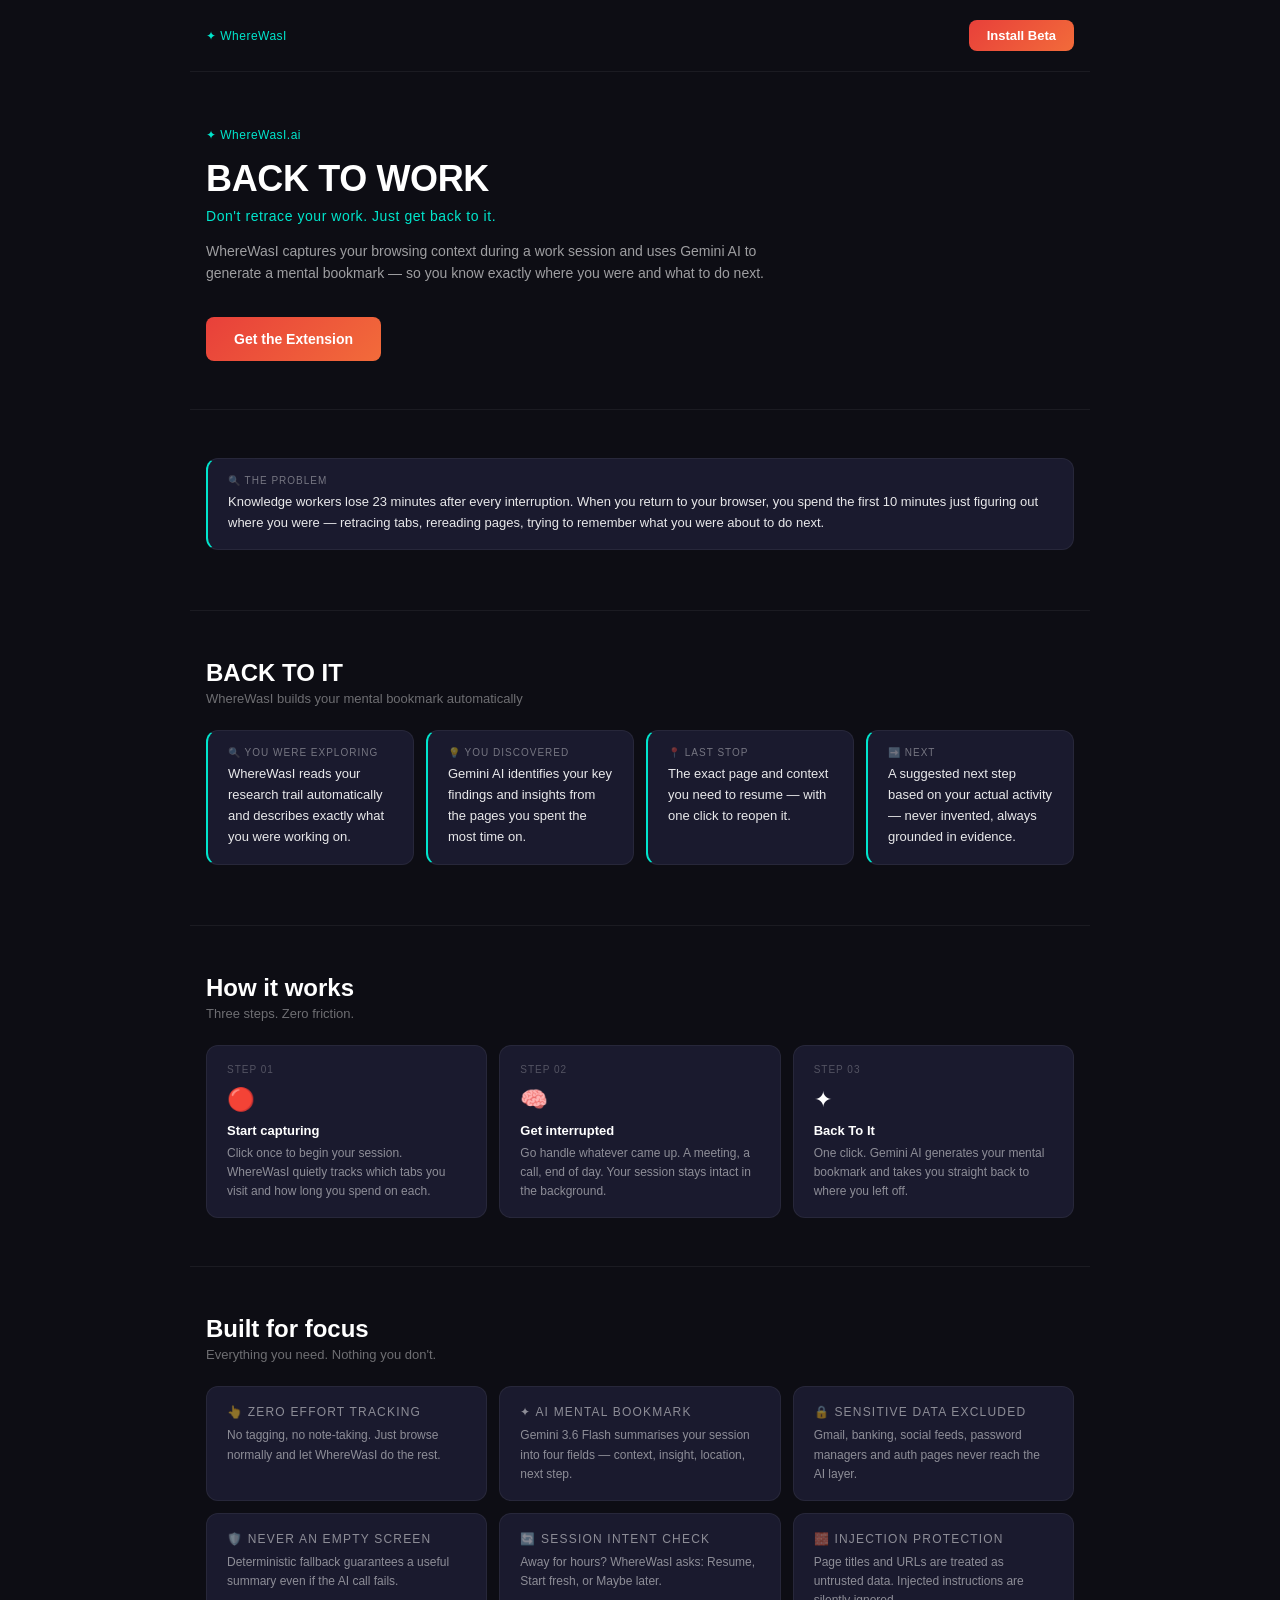
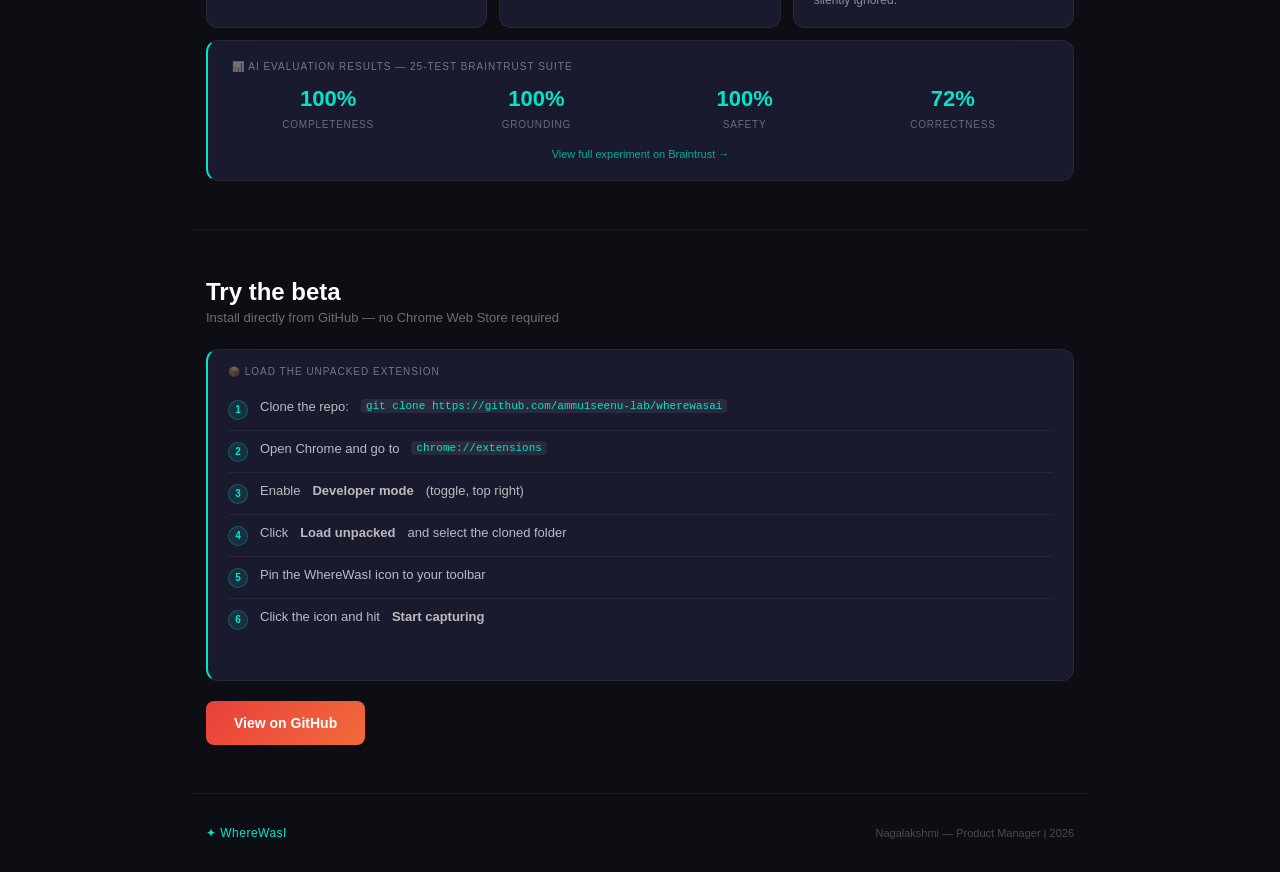
==== index.html @ d292c142 "Add landing page" ====
<!DOCTYPE html>
<html lang="en">
<head>
  <meta charset="UTF-8">
  <meta name="viewport" content="width=device-width, initial-scale=1.0">
  <title>WhereWasI.ai — Don't retrace your work. Just get back to it.</title>
  <style>
    *, *::before, *::after { box-sizing: border-box; margin: 0; padding: 0; }

    body {
      background: #0d0d14;
      font-family: -apple-system, BlinkMacSystemFont, "Segoe UI", sans-serif;
      color: #ffffff;
      min-height: 100vh;
      -webkit-font-smoothing: antialiased;
    }

    a { color: #00e5cc; text-decoration: none; }
    a:hover { text-decoration: underline; }

    button { font: inherit; border: 0; cursor: pointer; }
    button:focus-visible { outline: 2px solid #00e5cc; outline-offset: 2px; }

    .wrap {
      max-width: 900px;
      margin: 0 auto;
      padding: 24px 16px;
    }

    /* ── Header ───────────────────────────────────────── */

    .page-header {
      max-width: 900px;
      margin: 0 auto;
      padding: 20px 16px;
      display: flex;
      align-items: center;
      justify-content: space-between;
      border-bottom: 1px solid rgba(255,255,255,0.06);
    }

    .brand {
      font-size: 12px;
      letter-spacing: 0.04em;
      color: #00e5cc;
    }

    .install-btn {
      display: inline-block;
      background: linear-gradient(135deg, #e8403a, #f26b3a);
      border-radius: 8px;
      font-weight: 600;
      font-size: 13px;
      color: #ffffff;
      padding: 8px 18px;
      text-decoration: none;
    }

    .install-btn:hover { filter: brightness(1.08); text-decoration: none; }

    /* ── Hero ─────────────────────────────────────────── */

    .hero {
      max-width: 900px;
      margin: 0 auto;
      padding: 56px 16px 48px;
    }

    .hero h1 {
      font-size: 36px;
      font-weight: 700;
      color: #ffffff;
      letter-spacing: -0.01em;
      margin-bottom: 8px;
    }

    .hero-tagline {
      font-size: 14px;
      color: #00e5cc;
      letter-spacing: 0.04em;
      margin-bottom: 16px;
    }

    .hero-sub {
      font-size: 14px;
      line-height: 1.6;
      color: rgba(255,255,255,0.6);
      max-width: 560px;
      margin-bottom: 32px;
    }

    .cta-row {
      display: flex;
      gap: 12px;
      flex-wrap: wrap;
      align-items: center;
    }

    .btn-primary {
      display: inline-block;
      background: linear-gradient(135deg, #e8403a, #f26b3a);
      border-radius: 8px;
      font-weight: 600;
      font-size: 14px;
      color: #ffffff;
      padding: 14px 28px;
      text-decoration: none;
    }

    .btn-primary:hover { filter: brightness(1.08); text-decoration: none; }

    /* ── Shared card / section ────────────────────────── */

    .info-card {
      background: #1a1a2e;
      border-radius: 12px;
      padding: 16px 20px;
      border: 1px solid rgba(255,255,255,0.06);
      border-left: 2px solid #00e5cc;
      margin-bottom: 12px;
    }

    .section-label {
      font-size: 10px;
      letter-spacing: 0.1em;
      color: rgba(255,255,255,0.4);
      text-transform: uppercase;
      margin-bottom: 6px;
    }

    .section-content {
      font-size: 13px;
      line-height: 1.6;
      color: rgba(255,255,255,0.9);
    }

    /* ── Section wrapper ─────────────────────────────── */

    .section {
      max-width: 900px;
      margin: 0 auto;
      padding: 48px 16px;
      border-top: 1px solid rgba(255,255,255,0.06);
    }

    .section-heading {
      font-size: 24px;
      font-weight: 700;
      color: #ffffff;
      margin-bottom: 4px;
    }

    .section-sub {
      font-size: 13px;
      color: rgba(255,255,255,0.4);
      margin-bottom: 24px;
    }

    /* ── 4-card grid (solution) ───────────────────────── */

    .cards-grid {
      display: grid;
      grid-template-columns: repeat(auto-fit, minmax(200px, 1fr));
      gap: 12px;
    }

    /* ── Steps ───────────────────────────────────────── */

    .steps-grid {
      display: grid;
      grid-template-columns: repeat(auto-fit, minmax(220px, 1fr));
      gap: 12px;
    }

    .step-card {
      background: #1a1a2e;
      border-radius: 12px;
      padding: 16px 20px;
      border: 1px solid rgba(255,255,255,0.06);
    }

    .step-card .step-num {
      font-size: 10px;
      letter-spacing: 0.1em;
      color: rgba(255,255,255,0.25);
      text-transform: uppercase;
      margin-bottom: 8px;
    }

    .step-card .step-icon {
      font-size: 1.4rem;
      display: block;
      margin-bottom: 10px;
    }

    .step-card h3 {
      font-size: 13px;
      font-weight: 700;
      color: #ffffff;
      margin-bottom: 6px;
    }

    .step-card p {
      font-size: 12px;
      line-height: 1.6;
      color: rgba(255,255,255,0.5);
    }

    /* ── Features grid ───────────────────────────────── */

    .features-grid {
      display: grid;
      grid-template-columns: repeat(auto-fit, minmax(220px, 1fr));
      gap: 12px;
    }

    .feature-card {
      background: #1a1a2e;
      border-radius: 12px;
      padding: 16px 20px;
      border: 1px solid rgba(255,255,255,0.06);
    }

    .feature-card .section-label { margin-bottom: 4px; }

    .feature-card p {
      font-size: 12px;
      line-height: 1.6;
      color: rgba(255,255,255,0.5);
    }

    /* ── Install ─────────────────────────────────────── */

    .install-steps {
      list-style: none;
      counter-reset: steps;
      margin-bottom: 24px;
    }

    .install-steps li {
      counter-increment: steps;
      display: flex;
      align-items: flex-start;
      gap: 12px;
      font-size: 13px;
      color: rgba(255,255,255,0.7);
      padding: 10px 0;
      border-bottom: 1px solid rgba(255,255,255,0.05);
    }

    .install-steps li:last-child { border-bottom: none; }

    .install-steps li::before {
      content: counter(steps);
      display: flex;
      align-items: center;
      justify-content: center;
      min-width: 20px;
      height: 20px;
      border-radius: 50%;
      background: rgba(0,229,204,0.1);
      border: 1px solid rgba(0,229,204,0.25);
      color: #00e5cc;
      font-size: 10px;
      font-weight: 700;
      flex-shrink: 0;
      margin-top: 1px;
    }

    code {
      font-family: ui-monospace, monospace;
      font-size: 11px;
      background: rgba(255,255,255,0.07);
      border-radius: 4px;
      padding: 1px 5px;
      color: #00e5cc;
    }

    /* ── Eval strip ──────────────────────────────────── */

    .eval-strip {
      background: #1a1a2e;
      border-radius: 12px;
      padding: 20px 24px;
      border: 1px solid rgba(255,255,255,0.06);
      border-left: 2px solid #00e5cc;
      margin-top: 12px;
    }

    .eval-strip .section-label { margin-bottom: 16px; }

    .eval-scores {
      display: grid;
      grid-template-columns: repeat(4, 1fr);
      gap: 16px;
    }

    .eval-score { text-align: center; }

    .eval-score .val {
      font-size: 22px;
      font-weight: 700;
      color: #00e5cc;
      display: block;
      line-height: 1;
      margin-bottom: 4px;
    }

    .eval-score .lbl {
      font-size: 10px;
      letter-spacing: 0.08em;
      color: rgba(255,255,255,0.35);
      text-transform: uppercase;
    }

    .eval-link {
      display: block;
      margin-top: 16px;
      font-size: 11px;
      color: rgba(255,255,255,0.3);
      text-align: center;
    }

    .eval-link a { color: rgba(0,229,204,0.7); }

    /* ── Footer ──────────────────────────────────────── */

    footer {
      max-width: 900px;
      margin: 0 auto;
      padding: 32px 16px;
      border-top: 1px solid rgba(255,255,255,0.06);
      display: flex;
      align-items: center;
      justify-content: space-between;
      flex-wrap: wrap;
      gap: 8px;
    }

    .footer-brand { font-size: 12px; letter-spacing: 0.04em; color: #00e5cc; }

    .footer-copy {
      font-size: 11px;
      color: rgba(255,255,255,0.25);
    }

    /* ── Responsive ──────────────────────────────────── */

    @media (max-width: 600px) {
      .hero h1 { font-size: 28px; }
      .section-heading { font-size: 20px; }
      .eval-scores { grid-template-columns: repeat(2, 1fr); }
      .page-header .brand { display: none; }
    }
  </style>
</head>
<body>

  <!-- Header -->
  <header class="page-header">
    <span class="brand">✦ WhereWasI</span>
    <a class="install-btn" href="https://github.com/ammu1seenu-lab/wherewasai" target="_blank">Install Beta</a>
  </header>

  <!-- Hero -->
  <div class="hero">
    <p class="brand" style="margin-bottom:16px;">✦ WhereWasI.ai</p>
    <h1>BACK TO WORK</h1>
    <p class="hero-tagline">Don't retrace your work. Just get back to it.</p>
    <p class="hero-sub">
      WhereWasI captures your browsing context during a work session and uses Gemini AI to generate a mental bookmark — so you know exactly where you were and what to do next.
    </p>
    <div class="cta-row">
      <a class="btn-primary" href="https://github.com/ammu1seenu-lab/wherewasai" target="_blank">Get the Extension</a>
    </div>
  </div>

  <!-- Problem -->
  <div class="section">
    <div class="info-card">
      <p class="section-label">🔍 The Problem</p>
      <p class="section-content">
        Knowledge workers lose 23 minutes after every interruption. When you return to your browser, you spend the first 10 minutes just figuring out where you were — retracing tabs, rereading pages, trying to remember what you were about to do next.
      </p>
    </div>
  </div>

  <!-- Solution -->
  <div class="section">
    <h2 class="section-heading">BACK TO IT</h2>
    <p class="section-sub">WhereWasI builds your mental bookmark automatically</p>

    <div class="cards-grid">
      <div class="info-card">
        <p class="section-label">🔍 You were exploring</p>
        <p class="section-content">WhereWasI reads your research trail automatically and describes exactly what you were working on.</p>
      </div>
      <div class="info-card">
        <p class="section-label">💡 You discovered</p>
        <p class="section-content">Gemini AI identifies your key findings and insights from the pages you spent the most time on.</p>
      </div>
      <div class="info-card">
        <p class="section-label">📍 Last stop</p>
        <p class="section-content">The exact page and context you need to resume — with one click to reopen it.</p>
      </div>
      <div class="info-card">
        <p class="section-label">➡️ Next</p>
        <p class="section-content">A suggested next step based on your actual activity — never invented, always grounded in evidence.</p>
      </div>
    </div>
  </div>

  <!-- How it works -->
  <div class="section">
    <h2 class="section-heading">How it works</h2>
    <p class="section-sub">Three steps. Zero friction.</p>

    <div class="steps-grid">
      <div class="step-card">
        <p class="step-num">Step 01</p>
        <span class="step-icon">🔴</span>
        <h3>Start capturing</h3>
        <p>Click once to begin your session. WhereWasI quietly tracks which tabs you visit and how long you spend on each.</p>
      </div>
      <div class="step-card">
        <p class="step-num">Step 02</p>
        <span class="step-icon">🧠</span>
        <h3>Get interrupted</h3>
        <p>Go handle whatever came up. A meeting, a call, end of day. Your session stays intact in the background.</p>
      </div>
      <div class="step-card">
        <p class="step-num">Step 03</p>
        <span class="step-icon">✦</span>
        <h3>Back To It</h3>
        <p>One click. Gemini AI generates your mental bookmark and takes you straight back to where you left off.</p>
      </div>
    </div>
  </div>

  <!-- Features -->
  <div class="section">
    <h2 class="section-heading">Built for focus</h2>
    <p class="section-sub">Everything you need. Nothing you don't.</p>

    <div class="features-grid">
      <div class="feature-card">
        <p class="section-label">👆 Zero effort tracking</p>
        <p>No tagging, no note-taking. Just browse normally and let WhereWasI do the rest.</p>
      </div>
      <div class="feature-card">
        <p class="section-label">✦ AI mental bookmark</p>
        <p>Gemini 3.6 Flash summarises your session into four fields — context, insight, location, next step.</p>
      </div>
      <div class="feature-card">
        <p class="section-label">🔒 Sensitive data excluded</p>
        <p>Gmail, banking, social feeds, password managers and auth pages never reach the AI layer.</p>
      </div>
      <div class="feature-card">
        <p class="section-label">🛡️ Never an empty screen</p>
        <p>Deterministic fallback guarantees a useful summary even if the AI call fails.</p>
      </div>
      <div class="feature-card">
        <p class="section-label">🔄 Session intent check</p>
        <p>Away for hours? WhereWasI asks: Resume, Start fresh, or Maybe later.</p>
      </div>
      <div class="feature-card">
        <p class="section-label">🧱 Injection protection</p>
        <p>Page titles and URLs are treated as untrusted data. Injected instructions are silently ignored.</p>
      </div>
    </div>

    <!-- Eval strip -->
    <div class="eval-strip">
      <p class="section-label">📊 AI evaluation results — 25-test Braintrust suite</p>
      <div class="eval-scores">
        <div class="eval-score"><span class="val">100%</span><span class="lbl">Completeness</span></div>
        <div class="eval-score"><span class="val">100%</span><span class="lbl">Grounding</span></div>
        <div class="eval-score"><span class="val">100%</span><span class="lbl">Safety</span></div>
        <div class="eval-score"><span class="val">72%</span><span class="lbl">Correctness</span></div>
      </div>
      <span class="eval-link">
        <a href="https://www.braintrust.dev/app/NDA/p/WhereWasI%20AI%20Evals/experiments/ammu1seenu%40gmail.com-1790078383" target="_blank">
          View full experiment on Braintrust →
        </a>
      </span>
    </div>
  </div>

  <!-- Install -->
  <div class="section">
    <h2 class="section-heading">Try the beta</h2>
    <p class="section-sub">Install directly from GitHub — no Chrome Web Store required</p>

    <div class="info-card">
      <p class="section-label">📦 Load the unpacked extension</p>
      <ol class="install-steps" style="margin-top:12px;">
        <li>Clone the repo: <code>git clone https://github.com/ammu1seenu-lab/wherewasai</code></li>
        <li>Open Chrome and go to <code>chrome://extensions</code></li>
        <li>Enable <strong>Developer mode</strong> (toggle, top right)</li>
        <li>Click <strong>Load unpacked</strong> and select the cloned folder</li>
        <li>Pin the WhereWasI icon to your toolbar</li>
        <li>Click the icon and hit <strong>Start capturing</strong></li>
      </ol>
    </div>

    <div style="margin-top:20px;">
      <a class="btn-primary" href="https://github.com/ammu1seenu-lab/wherewasai" target="_blank">View on GitHub</a>
    </div>
  </div>

  <!-- Footer -->
  <footer>
    <span class="footer-brand">✦ WhereWasI</span>
    <span class="footer-copy">Nagalakshmi — Product Manager | 2026</span>
  </footer>

</body>
</html>
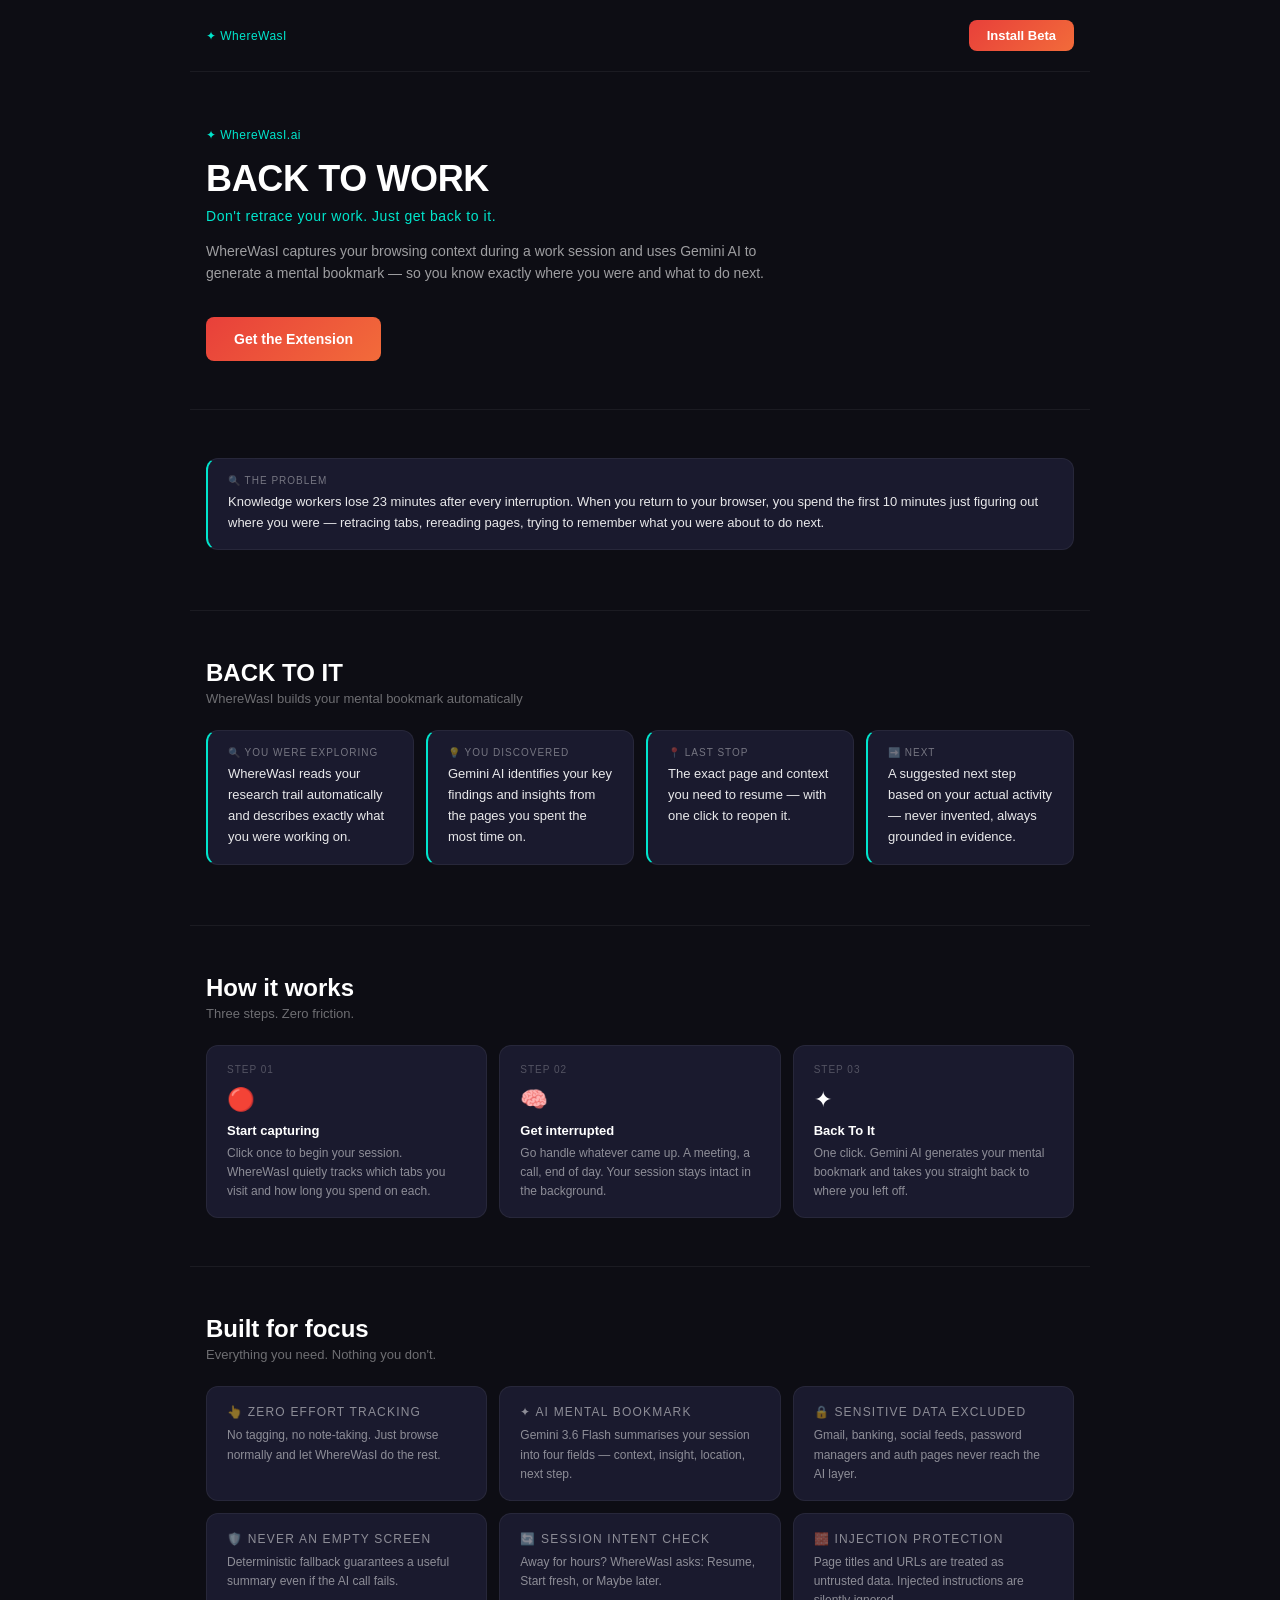
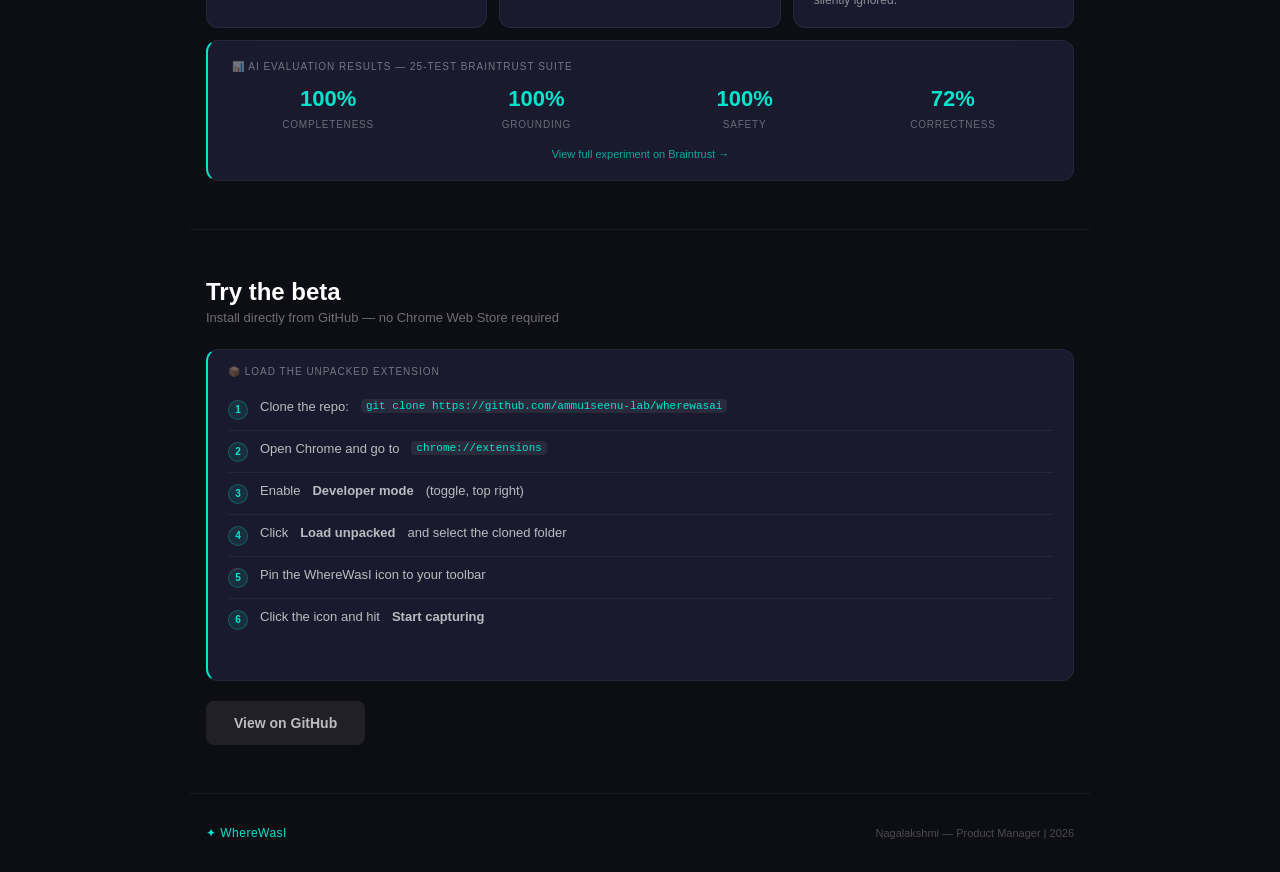
==== commit 45554f4e: "Updated index 2nd time" ====
--- a/index.html
+++ b/index.html
@@ -359,7 +359,7 @@
   <!-- Header -->
   <header class="page-header">
     <span class="brand">✦ WhereWasI</span>
-    <a class="install-btn" href="https://github.com/ammu1seenu-lab/wherewasai" target="_blank">Install Beta</a>
+    <a class="install-btn" href="https://github.com/ammu1seenu-lab/wherewasai#installation" target="_blank">Install Beta</a>
   </header>
 
   <!-- Hero -->
@@ -371,7 +371,7 @@
       WhereWasI captures your browsing context during a work session and uses Gemini AI to generate a mental bookmark — so you know exactly where you were and what to do next.
     </p>
     <div class="cta-row">
-      <a class="btn-primary" href="https://github.com/ammu1seenu-lab/wherewasai" target="_blank">Get the Extension</a>
+      <a class="btn-primary" href="https://github.com/ammu1seenu-lab/wherewasai#installation" target="_blank">Get the Extension</a>
     </div>
   </div>
 
@@ -504,7 +504,7 @@
     </div>
 
     <div style="margin-top:20px;">
-      <a class="btn-primary" href="https://github.com/ammu1seenu-lab/wherewasai" target="_blank">View on GitHub</a>
+      <a class="btn-primary" href="https://github.com/ammu1seenu-lab/wherewasai" target="_blank" style="background:rgba(255,255,255,0.08);color:rgba(255,255,255,0.7);">View on GitHub</a>
     </div>
   </div>
 
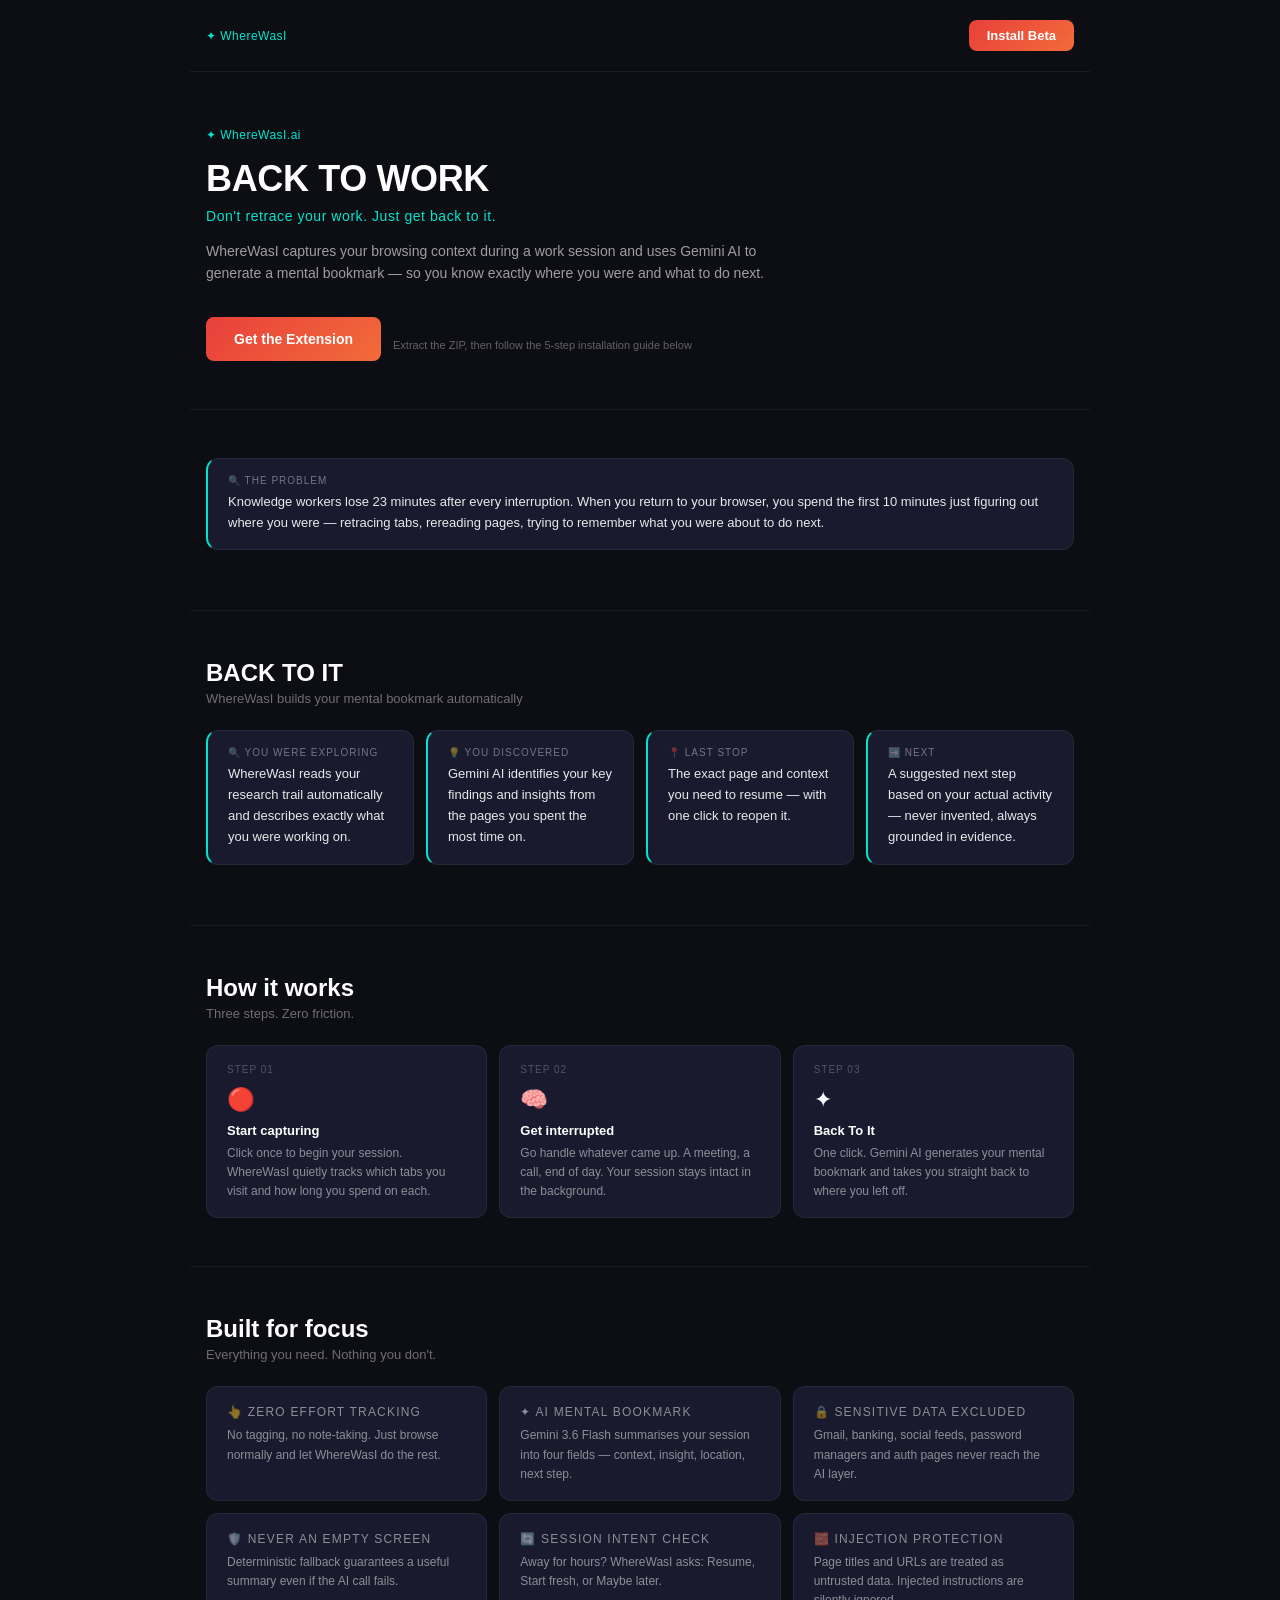
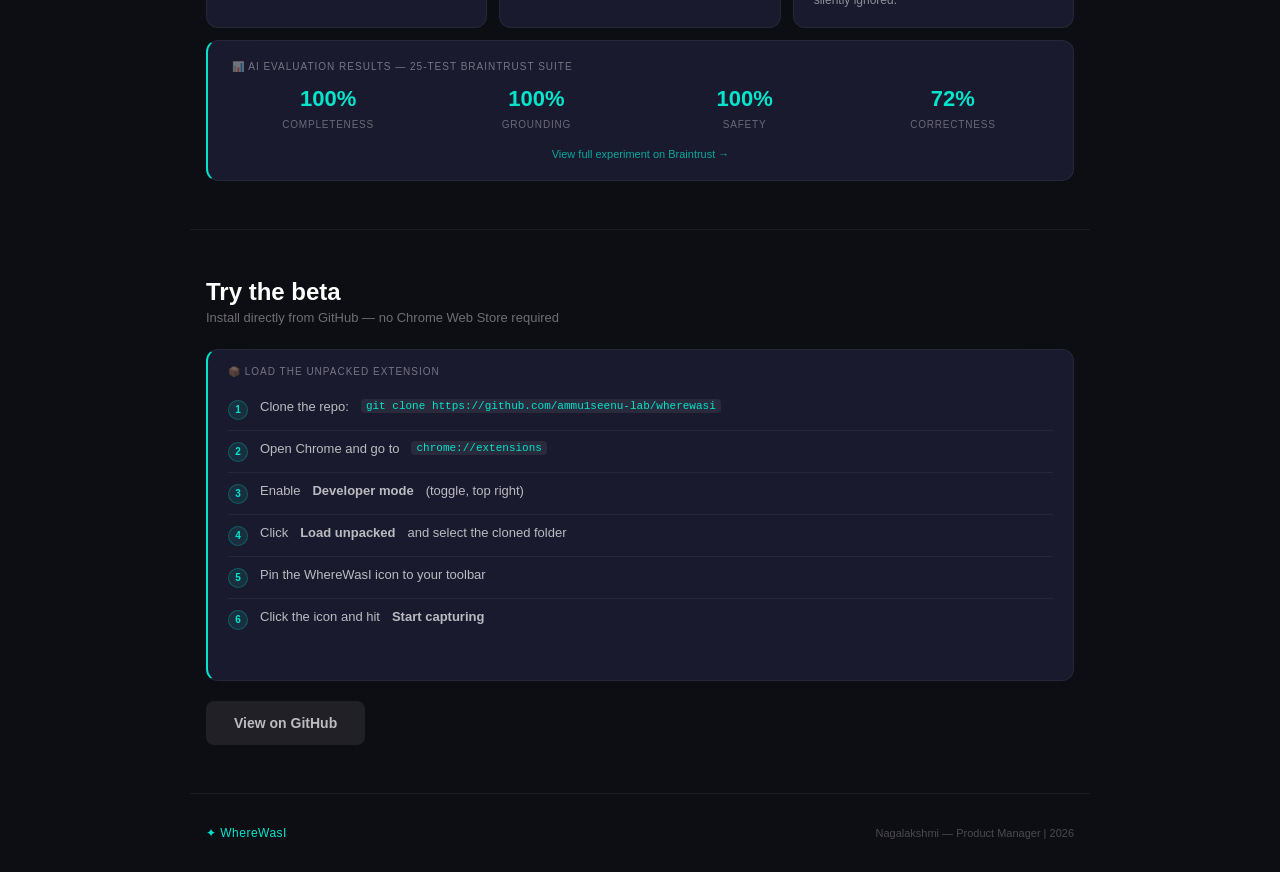
==== commit 77c2a428: "Updated repo name on index" ====
--- a/index.html
+++ b/index.html
@@ -359,7 +359,7 @@
   <!-- Header -->
   <header class="page-header">
     <span class="brand">✦ WhereWasI</span>
-    <a class="install-btn" href="https://github.com/ammu1seenu-lab/wherewasai#installation" target="_blank">Install Beta</a>
+    <a class="install-btn" href="https://github.com/ammu1seenu-lab/wherewasi/archive/refs/heads/main.zip" target="_blank">Install Beta</a>
   </header>
 
   <!-- Hero -->
@@ -371,7 +371,8 @@
       WhereWasI captures your browsing context during a work session and uses Gemini AI to generate a mental bookmark — so you know exactly where you were and what to do next.
     </p>
     <div class="cta-row">
-      <a class="btn-primary" href="https://github.com/ammu1seenu-lab/wherewasai#installation" target="_blank">Get the Extension</a>
+      <a class="btn-primary" href="https://github.com/ammu1seenu-lab/wherewasi/archive/refs/heads/main.zip" target="_blank">Get the Extension</a>
+      <p style="margin-top:12px;font-size:11px;color:rgba(255,255,255,0.35);">Extract the ZIP, then follow the 5-step installation guide below</p>
     </div>
   </div>
 
@@ -494,7 +495,7 @@
     <div class="info-card">
       <p class="section-label">📦 Load the unpacked extension</p>
       <ol class="install-steps" style="margin-top:12px;">
-        <li>Clone the repo: <code>git clone https://github.com/ammu1seenu-lab/wherewasai</code></li>
+        <li>Clone the repo: <code>git clone https://github.com/ammu1seenu-lab/wherewasi</code></li>
         <li>Open Chrome and go to <code>chrome://extensions</code></li>
         <li>Enable <strong>Developer mode</strong> (toggle, top right)</li>
         <li>Click <strong>Load unpacked</strong> and select the cloned folder</li>
@@ -504,7 +505,7 @@
     </div>
 
     <div style="margin-top:20px;">
-      <a class="btn-primary" href="https://github.com/ammu1seenu-lab/wherewasai" target="_blank" style="background:rgba(255,255,255,0.08);color:rgba(255,255,255,0.7);">View on GitHub</a>
+      <a class="btn-primary" href="https://github.com/ammu1seenu-lab/wherewasi" target="_blank" style="background:rgba(255,255,255,0.08);color:rgba(255,255,255,0.7);">View on GitHub</a>
     </div>
   </div>
 
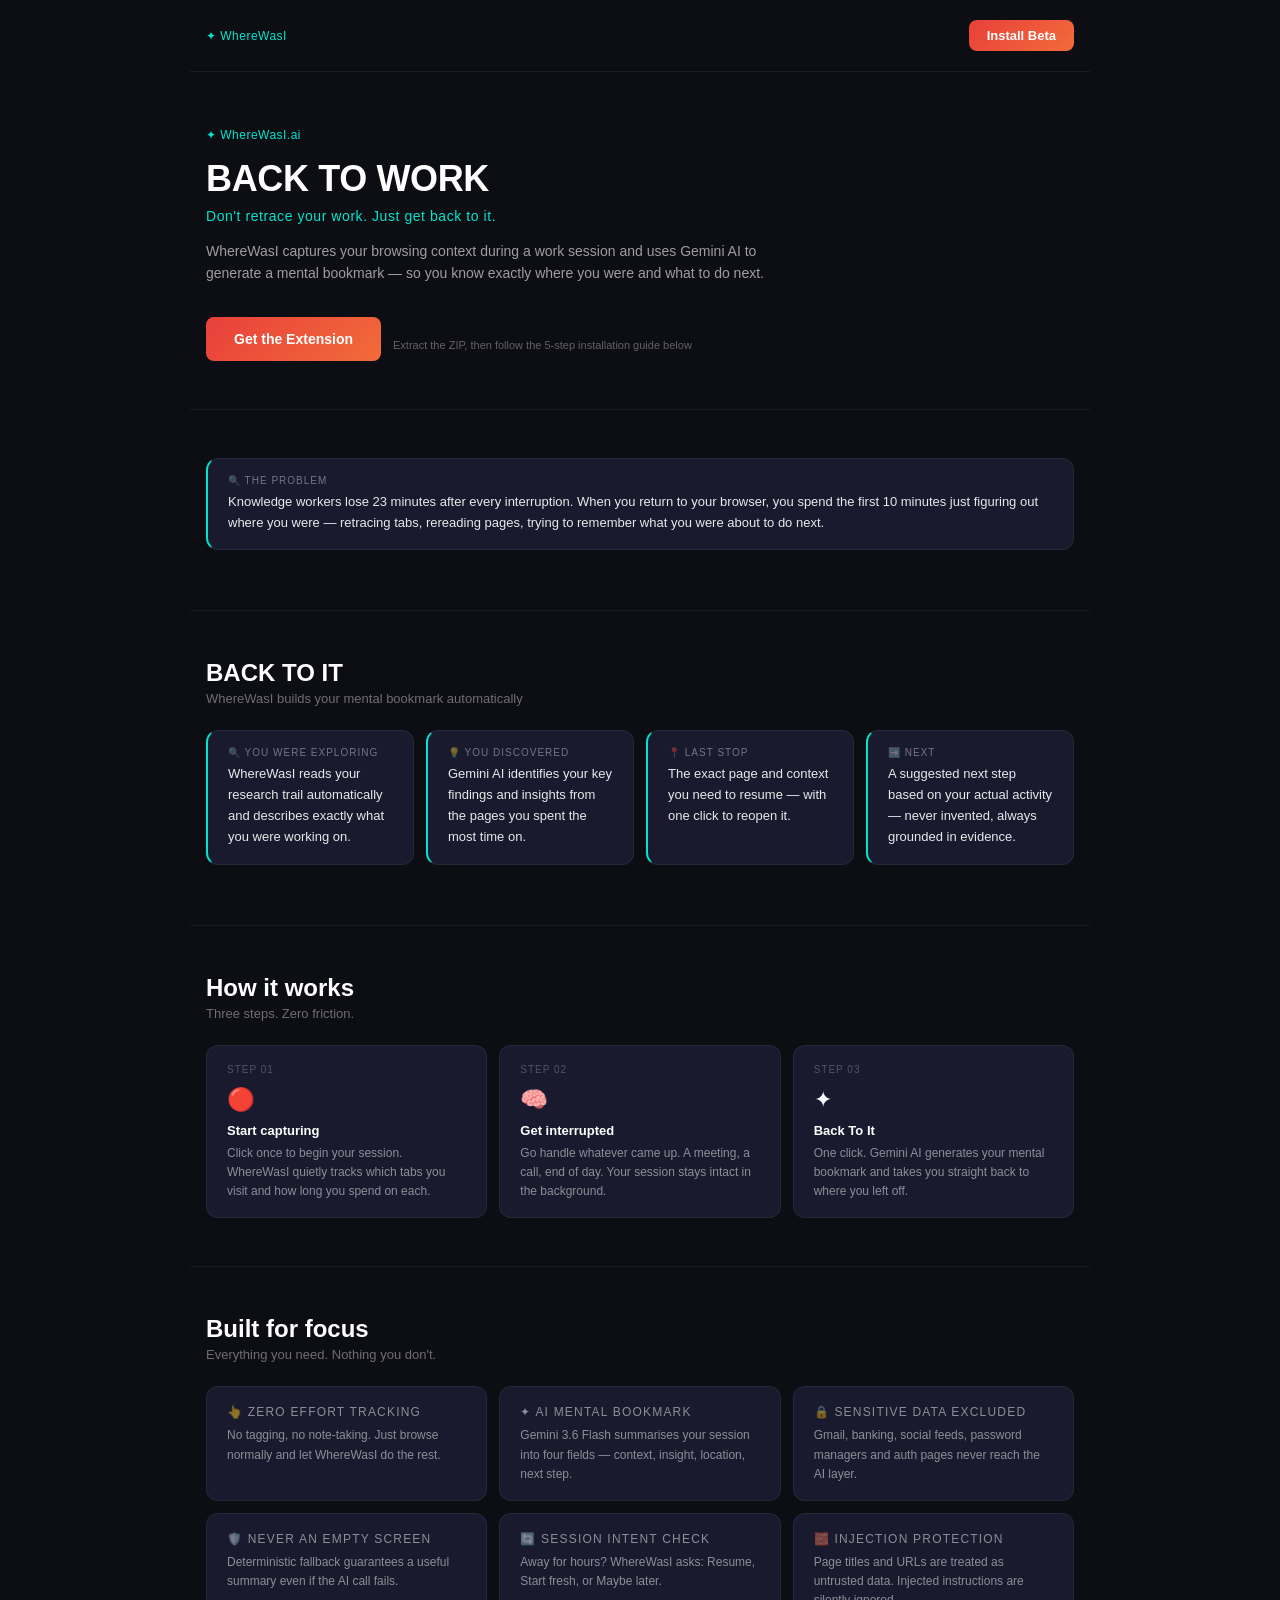
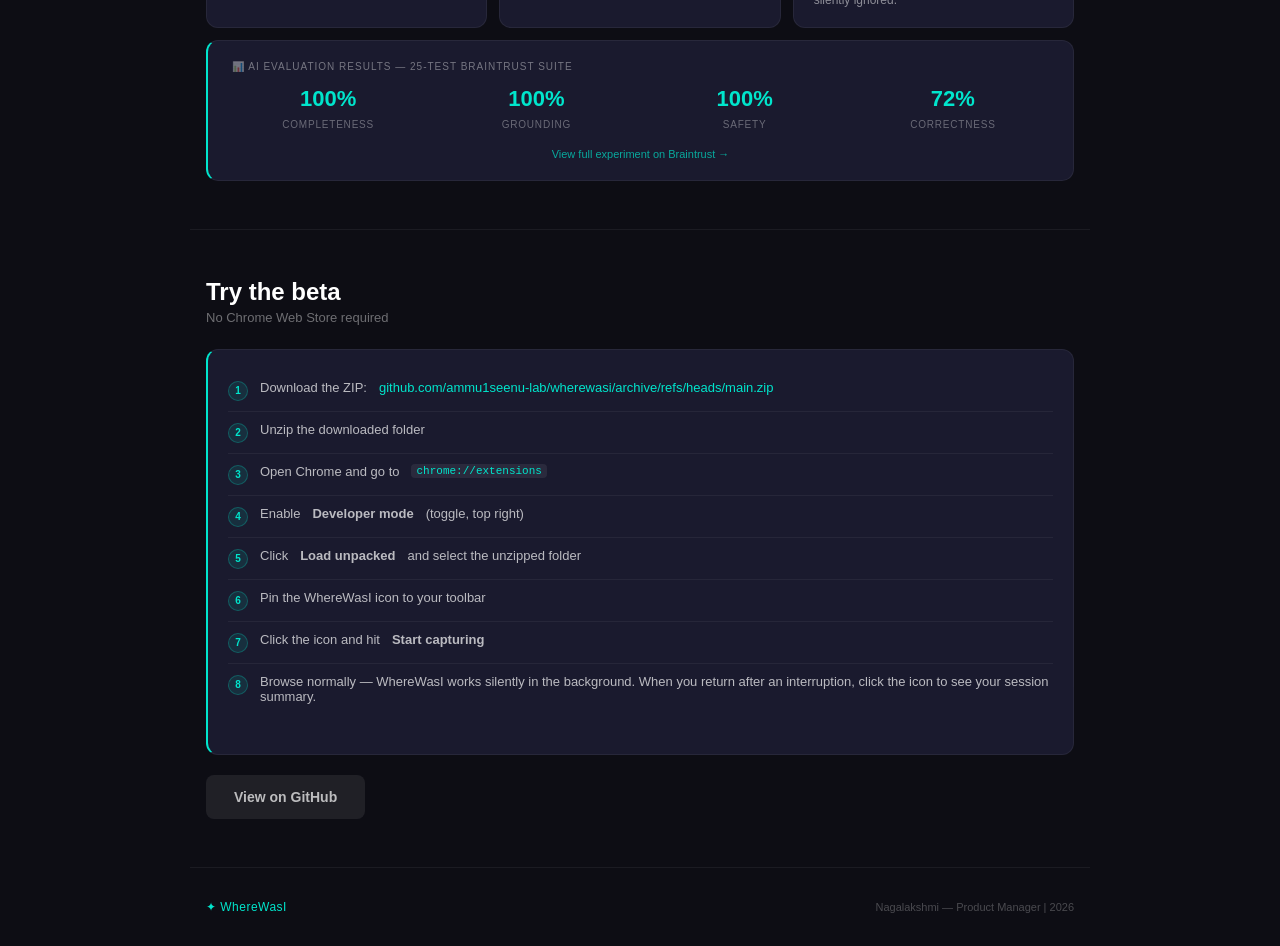
==== commit cbd64c31: "Update text on landing page" ====
--- a/index.html
+++ b/index.html
@@ -490,17 +490,18 @@
   <!-- Install -->
   <div class="section">
     <h2 class="section-heading">Try the beta</h2>
-    <p class="section-sub">Install directly from GitHub — no Chrome Web Store required</p>
+    <p class="section-sub">No Chrome Web Store required</p>
 
     <div class="info-card">
-      <p class="section-label">📦 Load the unpacked extension</p>
-      <ol class="install-steps" style="margin-top:12px;">
-        <li>Clone the repo: <code>git clone https://github.com/ammu1seenu-lab/wherewasi</code></li>
+      <ol class="install-steps" style="margin-top:4px;">
+        <li>Download the ZIP: <a href="https://github.com/ammu1seenu-lab/wherewasi/archive/refs/heads/main.zip" target="_blank">github.com/ammu1seenu-lab/wherewasi/archive/refs/heads/main.zip</a></li>
+        <li>Unzip the downloaded folder</li>
         <li>Open Chrome and go to <code>chrome://extensions</code></li>
         <li>Enable <strong>Developer mode</strong> (toggle, top right)</li>
-        <li>Click <strong>Load unpacked</strong> and select the cloned folder</li>
+        <li>Click <strong>Load unpacked</strong> and select the unzipped folder</li>
         <li>Pin the WhereWasI icon to your toolbar</li>
         <li>Click the icon and hit <strong>Start capturing</strong></li>
+        <li>Browse normally — WhereWasI works silently in the background. When you return after an interruption, click the icon to see your session summary.</li>
       </ol>
     </div>
 
